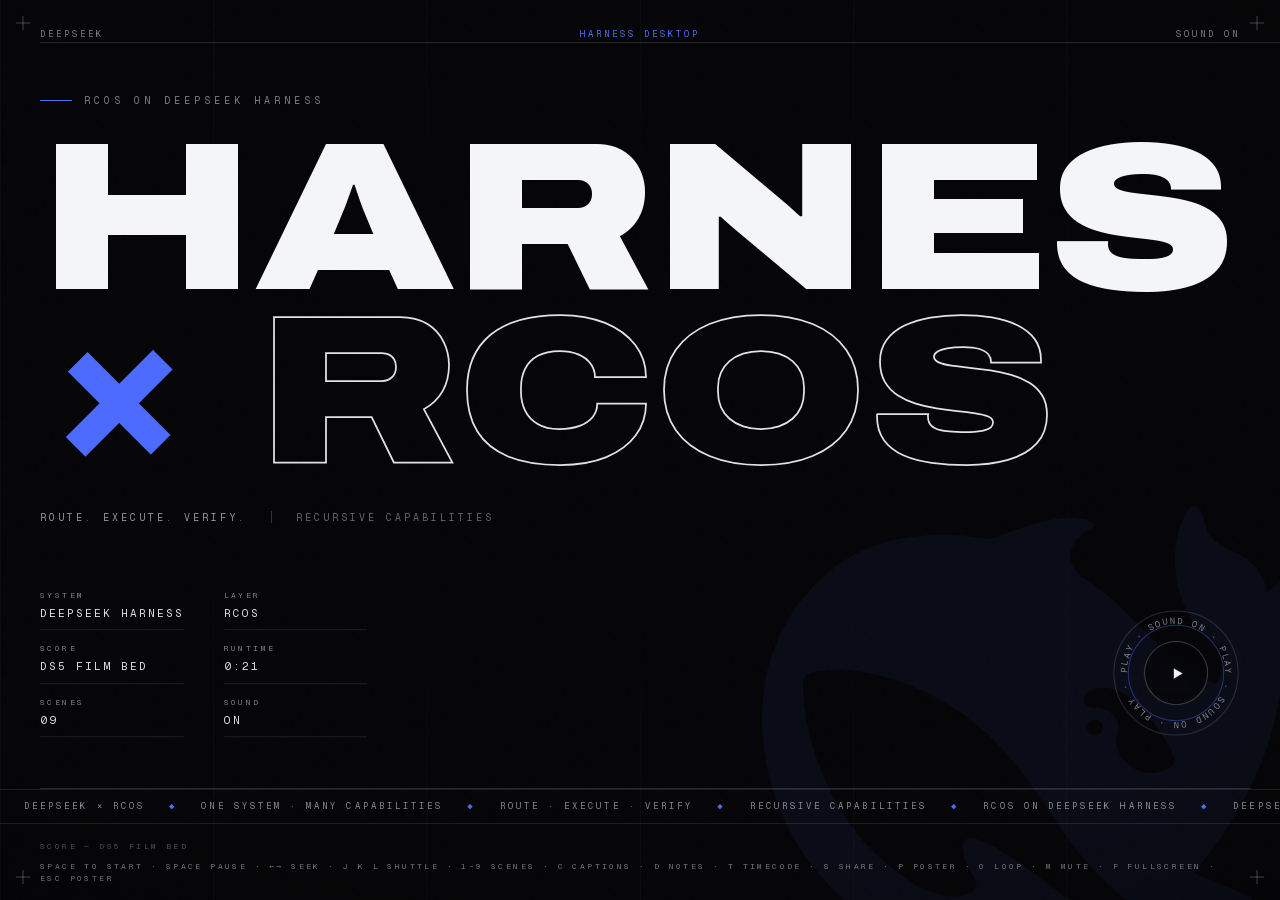
==== index.html @ ec4d3bec "Harness Desktop 5.0 film — page, score, and the lane that renders it A 21.024 s motion-graphics film" ====
<!doctype html>
<html lang="en" class="dark">
<head>
<meta charset="utf-8" />
<meta name="viewport" content="width=device-width, initial-scale=1, viewport-fit=cover" />
<title>Harness Desktop 5.0 — RCOS on DeepSeek Harness</title>
<meta name="description" content="Nine scenes, one score, 21 seconds. Route. Execute. Verify. — a deterministic motion-graphics film rendered from a React + framer-motion source tree." />
<meta name="theme-color" content="#050507" />
<link rel="icon" href="icon.svg" type="image/svg+xml" />
<meta property="og:type" content="website" />
<meta property="og:title" content="Harness Desktop 5.0 — RCOS on DeepSeek Harness" />
<meta property="og:description" content="Nine scenes, one score, 21 seconds. Route. Execute. Verify. — a deterministic motion-graphics film rendered from a React + framer-motion source tree." />
<meta property="og:image" content="opengraph-image.png" />
<meta name="twitter:card" content="summary_large_image" />
<meta name="twitter:title" content="Harness Desktop 5.0 — RCOS on DeepSeek Harness" />
<meta name="twitter:description" content="Nine scenes, one score, 21 seconds. Route. Execute. Verify. — a deterministic motion-graphics film rendered from a React + framer-motion source tree." />
<meta name="twitter:image" content="opengraph-image.png" />
<link rel="stylesheet" href="fonts/fonts.css" />
<link rel="stylesheet" href="film.css" />
<style>
  /* next/font/google declares these three variables on <html> at build time.
     The film's type system reads them (--font-display -> var(--font-archivo),
     --font-sans -> var(--font-geist-sans)), so without them every glyph falls
     back to a default face and the whole design collapses. Declared here with
     real fallbacks so a font-load failure degrades instead of vanishing. */
  :root {
    --font-archivo: 'Archivo';
    --font-geist-sans: 'Geist', system-ui, -apple-system, sans-serif;
    --font-geist-mono: 'Geist Mono', ui-monospace, SFMono-Regular, monospace;
  }
  html, body { margin: 0; padding: 0; height: 100%; background: #050507; }
  #root { height: 100%; }
</style>
</head>
<body class="antialiased">
<div id="root"></div>
<script type="module" src="bundle.js"></script>
</body>
</html>
---- fonts/fonts.css ----
/* ===== archivo ===== */
/* vietnamese */
@font-face {
  font-family: 'Archivo';
  font-style: italic;
  font-weight: 100 900;
  font-stretch: 62% 125%;
  font-display: swap;
  src: url(archivo-9c60a0d19b98.woff2) format('woff2');
  unicode-range: U+0102-0103, U+0110-0111, U+0128-0129, U+0168-0169, U+01A0-01A1, U+01AF-01B0, U+0300-0301, U+0303-0304, U+0308-0309, U+0323, U+0329, U+1EA0-1EF9, U+20AB;
}
/* latin-ext */
@font-face {
  font-family: 'Archivo';
  font-style: italic;
  font-weight: 100 900;
  font-stretch: 62% 125%;
  font-display: swap;
  src: url(archivo-4e590bdd068f.woff2) format('woff2');
  unicode-range: U+0100-02BA, U+02BD-02C5, U+02C7-02CC, U+02CE-02D7, U+02DD-02FF, U+0304, U+0308, U+0329, U+1D00-1DBF, U+1E00-1E9F, U+1EF2-1EFF, U+2020, U+20A0-20AB, U+20AD-20C4, U+2113, U+2C60-2C7F, U+A720-A7FF;
}
/* latin */
@font-face {
  font-family: 'Archivo';
  font-style: italic;
  font-weight: 100 900;
  font-stretch: 62% 125%;
  font-display: swap;
  src: url(archivo-9af1a7a50614.woff2) format('woff2');
  unicode-range: U+0000-00FF, U+0131, U+0152-0153, U+02BB-02BC, U+02C6, U+02DA, U+02DC, U+0304, U+0308, U+0329, U+2000-206F, U+20AC, U+2122, U+2191, U+2193, U+2212, U+2215, U+FEFF, U+FFFD;
}
/* vietnamese */
@font-face {
  font-family: 'Archivo';
  font-style: normal;
  font-weight: 100 900;
  font-stretch: 62% 125%;
  font-display: swap;
  src: url(archivo-e1ed4dcbd739.woff2) format('woff2');
  unicode-range: U+0102-0103, U+0110-0111, U+0128-0129, U+0168-0169, U+01A0-01A1, U+01AF-01B0, U+0300-0301, U+0303-0304, U+0308-0309, U+0323, U+0329, U+1EA0-1EF9, U+20AB;
}
/* latin-ext */
@font-face {
  font-family: 'Archivo';
  font-style: normal;
  font-weight: 100 900;
  font-stretch: 62% 125%;
  font-display: swap;
  src: url(archivo-8ec073407e49.woff2) format('woff2');
  unicode-range: U+0100-02BA, U+02BD-02C5, U+02C7-02CC, U+02CE-02D7, U+02DD-02FF, U+0304, U+0308, U+0329, U+1D00-1DBF, U+1E00-1E9F, U+1EF2-1EFF, U+2020, U+20A0-20AB, U+20AD-20C4, U+2113, U+2C60-2C7F, U+A720-A7FF;
}
/* latin */
@font-face {
  font-family: 'Archivo';
  font-style: normal;
  font-weight: 100 900;
  font-stretch: 62% 125%;
  font-display: swap;
  src: url(archivo-ad60be9c2782.woff2) format('woff2');
  unicode-range: U+0000-00FF, U+0131, U+0152-0153, U+02BB-02BC, U+02C6, U+02DA, U+02DC, U+0304, U+0308, U+0329, U+2000-206F, U+20AC, U+2122, U+2191, U+2193, U+2212, U+2215, U+FEFF, U+FFFD;
}

/* ===== geist ===== */
/* cyrillic-ext */
@font-face {
  font-family: 'Geist';
  font-style: normal;
  font-weight: 100 900;
  font-display: swap;
  src: url(geist-68a810e547bc.woff2) format('woff2');
  unicode-range: U+0460-052F, U+1C80-1C8A, U+20B4, U+2DE0-2DFF, U+A640-A69F, U+FE2E-FE2F;
}
/* cyrillic */
@font-face {
  font-family: 'Geist';
  font-style: normal;
  font-weight: 100 900;
  font-display: swap;
  src: url(geist-a1c8a0c8f3f5.woff2) format('woff2');
  unicode-range: U+0301, U+0400-045F, U+0490-0491, U+04B0-04B1, U+2116;
}
/* vietnamese */
@font-face {
  font-family: 'Geist';
  font-style: normal;
  font-weight: 100 900;
  font-display: swap;
  src: url(geist-a625f9acf459.woff2) format('woff2');
  unicode-range: U+0102-0103, U+0110-0111, U+0128-0129, U+0168-0169, U+01A0-01A1, U+01AF-01B0, U+0300-0301, U+0303-0304, U+0308-0309, U+0323, U+0329, U+1EA0-1EF9, U+20AB;
}
/* latin-ext */
@font-face {
  font-family: 'Geist';
  font-style: normal;
  font-weight: 100 900;
  font-display: swap;
  src: url(geist-e6da4874bc09.woff2) format('woff2');
  unicode-range: U+0100-02BA, U+02BD-02C5, U+02C7-02CC, U+02CE-02D7, U+02DD-02FF, U+0304, U+0308, U+0329, U+1D00-1DBF, U+1E00-1E9F, U+1EF2-1EFF, U+2020, U+20A0-20AB, U+20AD-20C4, U+2113, U+2C60-2C7F, U+A720-A7FF;
}
/* latin */
@font-face {
  font-family: 'Geist';
  font-style: normal;
  font-weight: 100 900;
  font-display: swap;
  src: url(geist-edc7ad59a4fc.woff2) format('woff2');
  unicode-range: U+0000-00FF, U+0131, U+0152-0153, U+02BB-02BC, U+02C6, U+02DA, U+02DC, U+0304, U+0308, U+0329, U+2000-206F, U+20AC, U+2122, U+2191, U+2193, U+2212, U+2215, U+FEFF, U+FFFD;
}

/* ===== geistmono ===== */
/* cyrillic-ext */
@font-face {
  font-family: 'Geist Mono';
  font-style: normal;
  font-weight: 100 900;
  font-display: swap;
  src: url(geistmono-dae6a07f167f.woff2) format('woff2');
  unicode-range: U+0460-052F, U+1C80-1C8A, U+20B4, U+2DE0-2DFF, U+A640-A69F, U+FE2E-FE2F;
}
/* cyrillic */
@font-face {
  font-family: 'Geist Mono';
  font-style: normal;
  font-weight: 100 900;
  font-display: swap;
  src: url(geistmono-dcb71be33572.woff2) format('woff2');
  unicode-range: U+0301, U+0400-045F, U+0490-0491, U+04B0-04B1, U+2116;
}
/* symbols2 */
@font-face {
  font-family: 'Geist Mono';
  font-style: normal;
  font-weight: 100 900;
  font-display: swap;
  src: url(geistmono-1ce8b640db91.woff2) format('woff2');
  unicode-range: U+2000-2001, U+2004-2008, U+200A, U+23B8-23BD, U+2500-259F;
}
/* vietnamese */
@font-face {
  font-family: 'Geist Mono';
  font-style: normal;
  font-weight: 100 900;
  font-display: swap;
  src: url(geistmono-e4bb3dddb89a.woff2) format('woff2');
  unicode-range: U+0102-0103, U+0110-0111, U+0128-0129, U+0168-0169, U+01A0-01A1, U+01AF-01B0, U+0300-0301, U+0303-0304, U+0308-0309, U+0323, U+0329, U+1EA0-1EF9, U+20AB;
}
/* latin-ext */
@font-face {
  font-family: 'Geist Mono';
  font-style: normal;
  font-weight: 100 900;
  font-display: swap;
  src: url(geistmono-afda9bccb242.woff2) format('woff2');
  unicode-range: U+0100-02BA, U+02BD-02C5, U+02C7-02CC, U+02CE-02D7, U+02DD-02FF, U+0304, U+0308, U+0329, U+1D00-1DBF, U+1E00-1E9F, U+1EF2-1EFF, U+2020, U+20A0-20AB, U+20AD-20C4, U+2113, U+2C60-2C7F, U+A720-A7FF;
}
/* latin */
@font-face {
  font-family: 'Geist Mono';
  font-style: normal;
  font-weight: 100 900;
  font-display: swap;
  src: url(geistmono-01c0aaee1ceb.woff2) format('woff2');
  unicode-range: U+0000-00FF, U+0131, U+0152-0153, U+02BB-02BC, U+02C6, U+02DA, U+02DC, U+0304, U+0308, U+0329, U+2000-206F, U+20AC, U+2122, U+2191, U+2193, U+2212, U+2215, U+FEFF, U+FFFD;
}
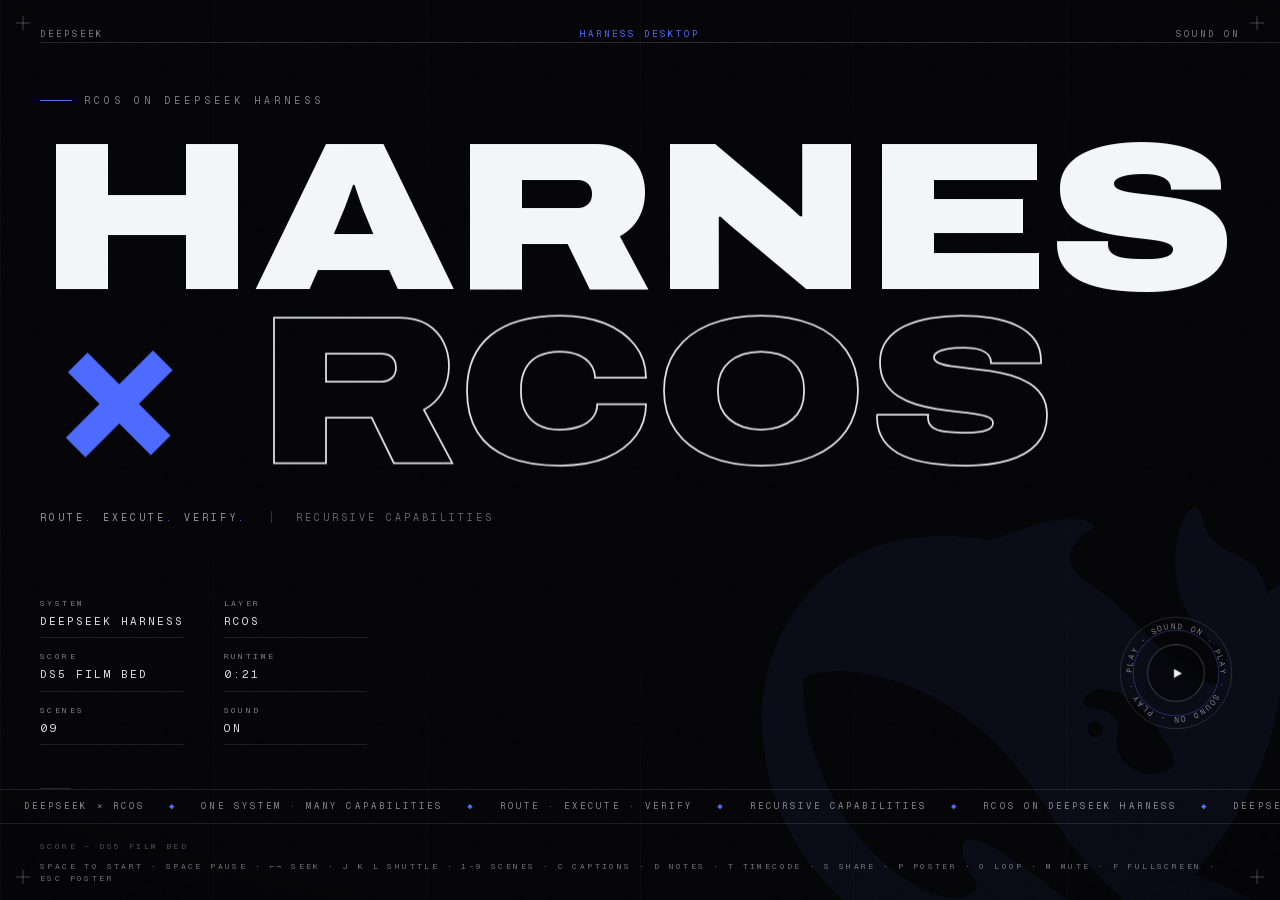
==== commit 39c90833: "docs: point the published site at the Foshowithit account Update the live URL and repository link to" ====
--- a/index.html
+++ b/index.html
@@ -8,13 +8,14 @@
 <meta name="theme-color" content="#050507" />
 <link rel="icon" href="icon.svg" type="image/svg+xml" />
 <meta property="og:type" content="website" />
+<meta property="og:url" content="https://foshowithit.github.io/ds5-harness-desktop/" />
 <meta property="og:title" content="Harness Desktop 5.0 — RCOS on DeepSeek Harness" />
 <meta property="og:description" content="Nine scenes, one score, 21 seconds. Route. Execute. Verify. — a deterministic motion-graphics film rendered from a React + framer-motion source tree." />
-<meta property="og:image" content="opengraph-image.png" />
+<meta property="og:image" content="https://foshowithit.github.io/ds5-harness-desktop/opengraph-image.png" />
 <meta name="twitter:card" content="summary_large_image" />
 <meta name="twitter:title" content="Harness Desktop 5.0 — RCOS on DeepSeek Harness" />
 <meta name="twitter:description" content="Nine scenes, one score, 21 seconds. Route. Execute. Verify. — a deterministic motion-graphics film rendered from a React + framer-motion source tree." />
-<meta name="twitter:image" content="opengraph-image.png" />
+<meta name="twitter:image" content="https://foshowithit.github.io/ds5-harness-desktop/opengraph-image.png" />
 <link rel="stylesheet" href="fonts/fonts.css" />
 <link rel="stylesheet" href="film.css" />
 <style>
